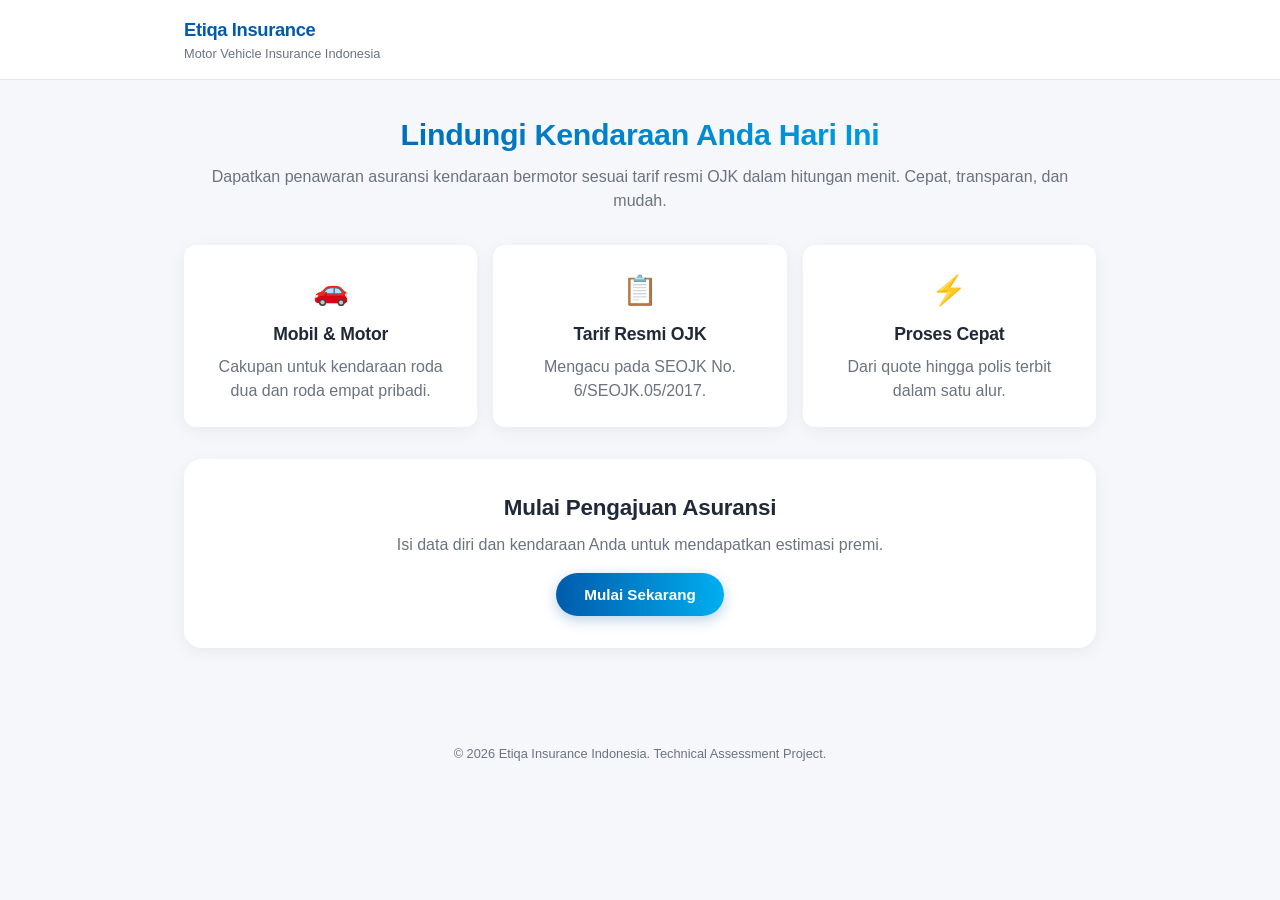
==== frontend/index.html @ 5cf32be0 "Initial commit - Etiqa Motor Insurance project" ====
<!DOCTYPE html>
<html lang="id">
<head>
  <meta charset="UTF-8" />
  <meta name="viewport" content="width=device-width, initial-scale=1.0" />
  <title>Etiqa Motor Vehicle Insurance | Mulai Pengajuan</title>
  <link rel="stylesheet" href="css/style.css" />
</head>
<body>

  <!-- ============================================================
       HEADER
       ============================================================ -->
  <header class="app-header">
    <div class="app-header__inner">
      <div>
        <div class="app-header__logo">Etiqa Insurance</div>
        <div class="app-header__tagline">Motor Vehicle Insurance Indonesia</div>
      </div>
    </div>
  </header>

  <main class="page-container page-container--wide">

    <!-- ==========================================================
         LANDING SECTION
         ========================================================== -->
    <section id="landing-section">
      <div class="page-hero">
        <h1>Lindungi Kendaraan Anda Hari Ini</h1>
        <p>
          Dapatkan penawaran asuransi kendaraan bermotor sesuai tarif resmi
          OJK dalam hitungan menit. Cepat, transparan, dan mudah.
        </p>
      </div>

      <div class="feature-grid">
        <div class="feature-card">
          <div class="feature-card__icon">🚗</div>
          <h3>Mobil &amp; Motor</h3>
          <p class="mb-0">Cakupan untuk kendaraan roda dua dan roda empat pribadi.</p>
        </div>
        <div class="feature-card">
          <div class="feature-card__icon">📋</div>
          <h3>Tarif Resmi OJK</h3>
          <p class="mb-0">Mengacu pada SEOJK No. 6/SEOJK.05/2017.</p>
        </div>
        <div class="feature-card">
          <div class="feature-card__icon">⚡</div>
          <h3>Proses Cepat</h3>
          <p class="mb-0">Dari quote hingga polis terbit dalam satu alur.</p>
        </div>
      </div>

      <div class="card text-center">
        <h2>Mulai Pengajuan Asuransi</h2>
        <p>Isi data diri dan kendaraan Anda untuk mendapatkan estimasi premi.</p>
        <button id="btn-start" class="btn btn-primary">Mulai Sekarang</button>
      </div>
    </section>

    <!-- ==========================================================
         FORM SECTION (Customer Info -> Vehicle Info -> Coverage)
         ========================================================== -->
    <section id="form-section" class="hidden">

      <!-- Progress Stepper -->
      <div class="stepper">
        <div class="stepper__step stepper__step--active" data-step="1">
          <div class="stepper__circle">1</div>
          <div class="stepper__label">Data Diri</div>
        </div>
        <div class="stepper__step" data-step="2">
          <div class="stepper__circle">2</div>
          <div class="stepper__label">Kendaraan</div>
        </div>
        <div class="stepper__step" data-step="3">
          <div class="stepper__circle">3</div>
          <div class="stepper__label">Coverage</div>
        </div>
        <div class="stepper__step" data-step="4">
          <div class="stepper__circle">4</div>
          <div class="stepper__label">Quote</div>
        </div>
        <div class="stepper__step" data-step="5">
          <div class="stepper__circle">5</div>
          <div class="stepper__label">Underwriting</div>
        </div>
        <div class="stepper__step" data-step="6">
          <div class="stepper__circle">6</div>
          <div class="stepper__label">Polis</div>
        </div>
      </div>

      <div id="form-alert-container"></div>

      <!-- ---------------- STEP 1: CUSTOMER INFO ---------------- -->
      <div class="card" id="step-customer">
        <div class="card__header">
          <h2 class="mb-0">Data Diri</h2>
        </div>

        <div class="form-group">
          <label for="customer-name">Nama Lengkap <span class="required">*</span></label>
          <input type="text" id="customer-name" placeholder="Contoh: Andi Wijaya" />
          <div class="field-error" id="error-customer-name">Nama wajib diisi (minimal 2 karakter).</div>
        </div>

        <div class="form-group">
          <label for="customer-email">Email <span class="required">*</span></label>
          <input type="email" id="customer-email" placeholder="contoh@email.com" />
          <div class="field-error" id="error-customer-email">Format email tidak valid.</div>
        </div>

        <div class="form-group">
          <label for="customer-phone">Nomor Telepon <span class="required">*</span></label>
          <input type="tel" id="customer-phone" placeholder="08123456789" />
          <div class="field-error" id="error-customer-phone">Nomor telepon minimal 8 digit angka.</div>
        </div>

        <div class="btn-row">
          <div></div>
          <button class="btn btn-primary" id="btn-to-vehicle">Lanjut ke Data Kendaraan</button>
        </div>
      </div>

      <!-- ---------------- STEP 2: VEHICLE INFO ---------------- -->
      <div class="card hidden" id="step-vehicle">
        <div class="card__header">
          <h2 class="mb-0">Data Kendaraan</h2>
        </div>

        <div class="form-group">
          <label>Tipe Kendaraan <span class="required">*</span></label>
          <div class="option-grid">
            <div class="option-card" data-value="car" id="option-vehicle-car">
              <div class="option-card__title">🚗 Mobil</div>
              <p class="option-card__desc">Kendaraan roda empat pribadi</p>
            </div>
            <div class="option-card" data-value="motorcycle" id="option-vehicle-motorcycle">
              <div class="option-card__title">🏍️ Motor</div>
              <p class="option-card__desc">Kendaraan roda dua pribadi</p>
            </div>
          </div>
          <div class="field-error" id="error-vehicle-type">Pilih tipe kendaraan terlebih dahulu.</div>
        </div>

        <div class="form-row">
          <div class="form-group">
            <label for="vehicle-brand">Merek <span class="required">*</span></label>
            <input type="text" id="vehicle-brand" placeholder="Contoh: Toyota" />
            <div class="field-error" id="error-vehicle-brand">Merek kendaraan wajib diisi.</div>
          </div>
          <div class="form-group">
            <label for="vehicle-model">Model <span class="required">*</span></label>
            <input type="text" id="vehicle-model" placeholder="Contoh: Avanza" />
            <div class="field-error" id="error-vehicle-model">Model kendaraan wajib diisi.</div>
          </div>
        </div>

        <div class="form-row">
          <div class="form-group">
            <label for="vehicle-year">Tahun Kendaraan <span class="required">*</span></label>
            <input type="number" id="vehicle-year" placeholder="Contoh: 2022" />
            <div class="field-error" id="error-vehicle-year">Tahun kendaraan tidak valid.</div>
          </div>
          <div class="form-group">
            <label for="vehicle-value">Nilai Pasar Kendaraan (Rp) <span class="required">*</span></label>
            <input type="number" id="vehicle-value" placeholder="Contoh: 250000000" />
            <div class="field-error" id="error-vehicle-value">Nilai pasar harus lebih dari 0.</div>
          </div>
        </div>

        <div class="form-group">
          <label for="vehicle-region">Region <span class="required">*</span></label>
          <select id="vehicle-region">
            <option value="">-- Pilih Region --</option>
            <option value="Region I">Region I</option>
            <option value="Region II">Region II</option>
            <option value="Region III">Region III</option>
          </select>
          <div class="field-hint">
            Region mengacu pada wilayah risiko OJK. Region I umumnya mencakup DKI Jakarta,
            Banten, dan Jawa Barat; Region II Sumatera (di luar Aceh, Sumut, Sumbar, Riau);
            Region III sisanya di Indonesia.
          </div>
          <div class="field-error" id="error-vehicle-region">Region wajib dipilih.</div>
        </div>

        <div class="btn-row">
          <button class="btn btn-secondary" id="btn-back-to-customer">Kembali</button>
          <button class="btn btn-primary" id="btn-to-coverage">Lanjut ke Coverage</button>
        </div>
      </div>

      <!-- ---------------- STEP 3: COVERAGE ---------------- -->
      <div class="card hidden" id="step-coverage">
        <div class="card__header">
          <h2 class="mb-0">Pilih Jenis Coverage</h2>
        </div>

        <div class="option-grid">
          <div class="option-card" data-value="Comprehensive" id="option-coverage-comprehensive">
            <div class="option-card__title">Comprehensive</div>
            <p class="option-card__desc">
              Menanggung kerugian akibat kecelakaan (sebagian maupun total)
              serta risiko kehilangan kendaraan.
            </p>
          </div>
          <div class="option-card" data-value="TLO" id="option-coverage-tlo">
            <div class="option-card__title">TLO (Total Loss Only)</div>
            <p class="option-card__desc">
              Menanggung kerugian hanya jika kerusakan mencapai ≥75% nilai
              kendaraan atau kendaraan hilang.
            </p>
          </div>
        </div>
        <div class="field-error" id="error-coverage-type">Pilih jenis coverage terlebih dahulu.</div>

        <div class="btn-row">
          <button class="btn btn-secondary" id="btn-back-to-vehicle">Kembali</button>
          <button class="btn btn-primary" id="btn-calculate-premium">
            <span id="btn-calculate-text">Hitung Premi</span>
          </button>
        </div>
      </div>

    </section>
  </main>

  <footer class="app-footer">
    &copy; 2026 Etiqa Insurance Indonesia. Technical Assessment Project.
  </footer>

  <script src="js/api.js"></script>
  <script src="js/index.js"></script>
</body>
</html>
---- frontend/css/style.css ----
/* ============================================================
   Etiqa Motor Vehicle Insurance - Global Stylesheet
   ============================================================
   Struktur file ini:
   1. CSS Variables (design tokens)
   2. Reset & Base
   3. Layout & Container
   4. Typography
   5. Progress Stepper
   6. Cards
   7. Forms & Inputs
   8. Buttons
   9. Quote Summary / Policy Detail components
   10. Underwriting question components
   11. Alerts / Error messages
   12. Utility classes
   13. Responsive (media queries)
   ============================================================ */

/* ------------------------------------------------------------
   1. CSS VARIABLES (Design Tokens)
   ------------------------------------------------------------ */
:root {
  /* Brand colors */
  --color-primary: #005BAC;
  --color-primary-dark: #004488;
  --color-secondary: #00AEEF;
  --color-background: #F5F7FA;

  /* Neutrals */
  --color-white: #FFFFFF;
  --color-text: #1F2937;
  --color-text-muted: #6B7280;
  --color-border: #E2E8F0;

  /* Status colors */
  --color-success: #16A34A;
  --color-success-bg: #ECFDF5;
  --color-warning: #D97706;
  --color-warning-bg: #FFFBEB;
  --color-danger: #DC2626;
  --color-danger-bg: #FEF2F2;

  /* Shadows */
  --shadow-soft: 0 4px 16px rgba(15, 23, 42, 0.06);
  --shadow-medium: 0 8px 24px rgba(15, 23, 42, 0.10);

  /* Radius */
  --radius-md: 12px;
  --radius-lg: 18px;
  --radius-pill: 999px;

  /* Spacing scale */
  --space-xs: 4px;
  --space-sm: 8px;
  --space-md: 16px;
  --space-lg: 24px;
  --space-xl: 32px;
  --space-2xl: 48px;

  /* Typography */
  --font-base: 'Segoe UI', 'Inter', -apple-system, BlinkMacSystemFont, Roboto, Arial, sans-serif;
}

/* ------------------------------------------------------------
   2. RESET & BASE
   ------------------------------------------------------------ */
*, *::before, *::after {
  box-sizing: border-box;
}

html, body {
  margin: 0;
  padding: 0;
}

body {
  font-family: var(--font-base);
  background-color: var(--color-background);
  color: var(--color-text);
  line-height: 1.5;
  -webkit-font-smoothing: antialiased;
}

a {
  color: var(--color-primary);
  text-decoration: none;
}

img {
  max-width: 100%;
  display: block;
}

button {
  font-family: inherit;
}

/* ------------------------------------------------------------
   3. LAYOUT & CONTAINER
   ------------------------------------------------------------ */
.app-header {
  background-color: var(--color-white);
  border-bottom: 1px solid var(--color-border);
  padding: var(--space-md) 0;
  position: sticky;
  top: 0;
  z-index: 100;
}

.app-header__inner {
  max-width: 960px;
  margin: 0 auto;
  padding: 0 var(--space-lg);
  display: flex;
  align-items: center;
  gap: var(--space-sm);
}

.app-header__logo {
  font-weight: 700;
  font-size: 1.15rem;
  color: var(--color-primary);
  letter-spacing: -0.02em;
}

.app-header__tagline {
  font-size: 0.8rem;
  color: var(--color-text-muted);
}

.page-container {
  max-width: 720px;
  margin: 0 auto;
  padding: var(--space-xl) var(--space-lg) var(--space-2xl);
}

.page-container--wide {
  max-width: 960px;
}

footer.app-footer {
  text-align: center;
  padding: var(--space-lg);
  color: var(--color-text-muted);
  font-size: 0.8rem;
}

/* ------------------------------------------------------------
   4. TYPOGRAPHY
   ------------------------------------------------------------ */
h1, h2, h3, h4 {
  margin: 0 0 var(--space-sm);
  color: var(--color-text);
  font-weight: 700;
  letter-spacing: -0.01em;
}

h1 { font-size: 1.9rem; }
h2 { font-size: 1.4rem; }
h3 { font-size: 1.1rem; }

p {
  margin: 0 0 var(--space-md);
  color: var(--color-text-muted);
}

.text-center { text-align: center; }

.page-hero {
  text-align: center;
  margin-bottom: var(--space-xl);
}

.page-hero h1 {
  background: linear-gradient(90deg, var(--color-primary), var(--color-secondary));
  -webkit-background-clip: text;
  background-clip: text;
  color: transparent;
}

/* ------------------------------------------------------------
   5. PROGRESS STEPPER
   ------------------------------------------------------------ */
.stepper {
  display: flex;
  align-items: flex-start;
  justify-content: space-between;
  margin-bottom: var(--space-xl);
  gap: var(--space-xs);
}

.stepper__step {
  flex: 1;
  display: flex;
  flex-direction: column;
  align-items: center;
  text-align: center;
  position: relative;
}

.stepper__circle {
  width: 34px;
  height: 34px;
  border-radius: 50%;
  background-color: var(--color-white);
  border: 2px solid var(--color-border);
  color: var(--color-text-muted);
  display: flex;
  align-items: center;
  justify-content: center;
  font-weight: 700;
  font-size: 0.85rem;
  margin-bottom: var(--space-xs);
  transition: all 0.25s ease;
  z-index: 2;
}

.stepper__label {
  font-size: 0.72rem;
  color: var(--color-text-muted);
  max-width: 90px;
}

.stepper__step::after {
  content: '';
  position: absolute;
  top: 17px;
  left: 50%;
  width: 100%;
  height: 2px;
  background-color: var(--color-border);
  z-index: 1;
}

.stepper__step:last-child::after {
  display: none;
}

.stepper__step--active .stepper__circle {
  background-color: var(--color-primary);
  border-color: var(--color-primary);
  color: var(--color-white);
  box-shadow: 0 0 0 4px rgba(0, 91, 172, 0.15);
}

.stepper__step--active .stepper__label {
  color: var(--color-primary);
  font-weight: 600;
}

.stepper__step--done .stepper__circle {
  background-color: var(--color-secondary);
  border-color: var(--color-secondary);
  color: var(--color-white);
}

.stepper__step--done::after {
  background-color: var(--color-secondary);
}

/* ------------------------------------------------------------
   6. CARDS
   ------------------------------------------------------------ */
.card {
  background-color: var(--color-white);
  border-radius: var(--radius-lg);
  box-shadow: var(--shadow-soft);
  padding: var(--space-xl);
  margin-bottom: var(--space-lg);
}

.card--compact {
  padding: var(--space-lg);
}

.card__header {
  display: flex;
  align-items: center;
  justify-content: space-between;
  margin-bottom: var(--space-md);
  border-bottom: 1px solid var(--color-border);
  padding-bottom: var(--space-md);
}

.card__section + .card__section {
  margin-top: var(--space-lg);
  padding-top: var(--space-lg);
  border-top: 1px dashed var(--color-border);
}

/* Feature / landing cards */
.feature-grid {
  display: grid;
  grid-template-columns: repeat(3, 1fr);
  gap: var(--space-md);
  margin: var(--space-xl) 0;
}

.feature-card {
  background-color: var(--color-white);
  border-radius: var(--radius-md);
  box-shadow: var(--shadow-soft);
  padding: var(--space-lg);
  text-align: center;
  transition: transform 0.2s ease, box-shadow 0.2s ease;
}

.feature-card:hover {
  transform: translateY(-4px);
  box-shadow: var(--shadow-medium);
}

.feature-card__icon {
  font-size: 1.8rem;
  margin-bottom: var(--space-sm);
}

/* ------------------------------------------------------------
   7. FORMS & INPUTS
   ------------------------------------------------------------ */
.form-group {
  margin-bottom: var(--space-md);
}

.form-row {
  display: grid;
  grid-template-columns: 1fr 1fr;
  gap: var(--space-md);
}

label {
  display: block;
  font-size: 0.85rem;
  font-weight: 600;
  color: var(--color-text);
  margin-bottom: var(--space-xs);
}

label .required {
  color: var(--color-danger);
}

input[type="text"],
input[type="email"],
input[type="tel"],
input[type="number"],
select {
  width: 100%;
  padding: 11px 14px;
  border: 1.5px solid var(--color-border);
  border-radius: var(--radius-md);
  font-size: 0.95rem;
  color: var(--color-text);
  background-color: var(--color-white);
  transition: border-color 0.2s ease, box-shadow 0.2s ease;
}

input:focus,
select:focus {
  outline: none;
  border-color: var(--color-secondary);
  box-shadow: 0 0 0 3px rgba(0, 174, 239, 0.15);
}

input.input-error,
select.input-error {
  border-color: var(--color-danger);
}

.field-error {
  color: var(--color-danger);
  font-size: 0.78rem;
  margin-top: var(--space-xs);
  display: none;
}

.field-error.visible {
  display: block;
}

.field-hint {
  font-size: 0.78rem;
  color: var(--color-text-muted);
  margin-top: var(--space-xs);
}

/* Coverage / radio-card selector */
.option-grid {
  display: grid;
  grid-template-columns: 1fr 1fr;
  gap: var(--space-md);
}

.option-card {
  border: 1.5px solid var(--color-border);
  border-radius: var(--radius-md);
  padding: var(--space-md);
  cursor: pointer;
  transition: all 0.2s ease;
  background-color: var(--color-white);
}

.option-card:hover {
  border-color: var(--color-secondary);
}

.option-card.selected {
  border-color: var(--color-primary);
  background-color: rgba(0, 91, 172, 0.05);
  box-shadow: 0 0 0 3px rgba(0, 91, 172, 0.1);
}

.option-card__title {
  font-weight: 700;
  color: var(--color-text);
  margin-bottom: var(--space-xs);
}

.option-card__desc {
  font-size: 0.82rem;
  color: var(--color-text-muted);
  margin: 0;
}

/* ------------------------------------------------------------
   8. BUTTONS
   ------------------------------------------------------------ */
.btn {
  display: inline-flex;
  align-items: center;
  justify-content: center;
  gap: var(--space-sm);
  padding: 13px 28px;
  border-radius: var(--radius-pill);
  font-size: 0.95rem;
  font-weight: 600;
  border: none;
  cursor: pointer;
  transition: all 0.2s ease;
  text-decoration: none;
}

.btn-primary {
  background: linear-gradient(90deg, var(--color-primary), var(--color-secondary));
  color: var(--color-white);
  box-shadow: 0 4px 14px rgba(0, 91, 172, 0.28);
}

.btn-primary:hover {
  transform: translateY(-1px);
  box-shadow: 0 6px 18px rgba(0, 91, 172, 0.35);
}

.btn-primary:disabled {
  opacity: 0.55;
  cursor: not-allowed;
  transform: none;
  box-shadow: none;
}

.btn-secondary {
  background-color: var(--color-white);
  color: var(--color-primary);
  border: 1.5px solid var(--color-primary);
}

.btn-secondary:hover {
  background-color: rgba(0, 91, 172, 0.06);
}

.btn-block {
  width: 100%;
}

.btn-row {
  display: flex;
  justify-content: space-between;
  gap: var(--space-md);
  margin-top: var(--space-lg);
}

.btn-row .btn { flex: 1; }

/* ------------------------------------------------------------
   9. QUOTE SUMMARY / POLICY DETAIL COMPONENTS
   ------------------------------------------------------------ */
.summary-list {
  list-style: none;
  margin: 0;
  padding: 0;
}

.summary-list li {
  display: flex;
  justify-content: space-between;
  padding: var(--space-sm) 0;
  border-bottom: 1px solid var(--color-border);
  font-size: 0.92rem;
}

.summary-list li:last-child {
  border-bottom: none;
}

.summary-list .label {
  color: var(--color-text-muted);
}

.summary-list .value {
  font-weight: 600;
  color: var(--color-text);
  text-align: right;
}

.premium-highlight {
  background: linear-gradient(135deg, rgba(0, 91, 172, 0.08), rgba(0, 174, 239, 0.08));
  border-radius: var(--radius-md);
  padding: var(--space-lg);
  text-align: center;
  margin: var(--space-lg) 0;
}

.premium-highlight__label {
  font-size: 0.85rem;
  color: var(--color-text-muted);
  margin-bottom: var(--space-xs);
}

.premium-highlight__value {
  font-size: 2rem;
  font-weight: 800;
  color: var(--color-primary);
}

.policy-number-badge {
  display: inline-block;
  background-color: var(--color-primary);
  color: var(--color-white);
  padding: var(--space-sm) var(--space-md);
  border-radius: var(--radius-pill);
  font-weight: 700;
  letter-spacing: 0.05em;
  font-size: 1rem;
}

/* ------------------------------------------------------------
   10. UNDERWRITING QUESTION COMPONENTS
   ------------------------------------------------------------ */
.question-block {
  margin-bottom: var(--space-lg);
}

.question-block__text {
  font-weight: 600;
  color: var(--color-text);
  margin-bottom: var(--space-sm);
}

.yes-no-toggle {
  display: flex;
  gap: var(--space-md);
}

.yes-no-toggle .toggle-btn {
  flex: 1;
  padding: 12px;
  border: 1.5px solid var(--color-border);
  border-radius: var(--radius-md);
  background-color: var(--color-white);
  text-align: center;
  font-weight: 600;
  cursor: pointer;
  color: var(--color-text-muted);
  transition: all 0.2s ease;
}

.yes-no-toggle .toggle-btn.selected-yes {
  border-color: var(--color-danger);
  background-color: var(--color-danger-bg);
  color: var(--color-danger);
}

.yes-no-toggle .toggle-btn.selected-no {
  border-color: var(--color-success);
  background-color: var(--color-success-bg);
  color: var(--color-success);
}

/* ------------------------------------------------------------
   11. ALERTS / STATUS MESSAGES
   ------------------------------------------------------------ */
.alert {
  border-radius: var(--radius-md);
  padding: var(--space-md);
  font-size: 0.9rem;
  margin-bottom: var(--space-md);
}

.alert-success {
  background-color: var(--color-success-bg);
  color: var(--color-success);
  border: 1px solid rgba(22, 163, 74, 0.25);
}

.alert-warning {
  background-color: var(--color-warning-bg);
  color: var(--color-warning);
  border: 1px solid rgba(217, 119, 6, 0.25);
}

.alert-danger {
  background-color: var(--color-danger-bg);
  color: var(--color-danger);
  border: 1px solid rgba(220, 38, 38, 0.25);
}

.status-badge {
  display: inline-flex;
  align-items: center;
  gap: 6px;
  padding: 6px 14px;
  border-radius: var(--radius-pill);
  font-size: 0.8rem;
  font-weight: 700;
}

.status-badge--accepted {
  background-color: var(--color-success-bg);
  color: var(--color-success);
}

.status-badge--review {
  background-color: var(--color-warning-bg);
  color: var(--color-warning);
}

.loading-spinner {
  display: inline-block;
  width: 18px;
  height: 18px;
  border: 2.5px solid rgba(255, 255, 255, 0.4);
  border-top-color: var(--color-white);
  border-radius: 50%;
  animation: spin 0.7s linear infinite;
}

@keyframes spin {
  to { transform: rotate(360deg); }
}

/* ------------------------------------------------------------
   12. UTILITY CLASSES
   ------------------------------------------------------------ */
.mt-sm { margin-top: var(--space-sm); }
.mt-md { margin-top: var(--space-md); }
.mt-lg { margin-top: var(--space-lg); }
.mb-0 { margin-bottom: 0; }
.hidden { display: none !important; }
.text-muted { color: var(--color-text-muted); }
.text-danger { color: var(--color-danger); }

/* Print styles for policy page */
@media print {
  .app-header, .app-footer, .btn-row, .no-print {
    display: none !important;
  }
  body { background: var(--color-white); }
  .card { box-shadow: none; border: 1px solid var(--color-border); }
}

/* ------------------------------------------------------------
   13. RESPONSIVE
   ------------------------------------------------------------ */
@media (max-width: 640px) {
  .page-container {
    padding: var(--space-lg) var(--space-md) var(--space-xl);
  }

  .feature-grid {
    grid-template-columns: 1fr;
  }

  .form-row,
  .option-grid {
    grid-template-columns: 1fr;
  }

  .stepper__label {
    display: none;
  }

  h1 { font-size: 1.5rem; }

  .premium-highlight__value {
    font-size: 1.6rem;
  }

  .btn-row {
    flex-direction: column;
  }
}
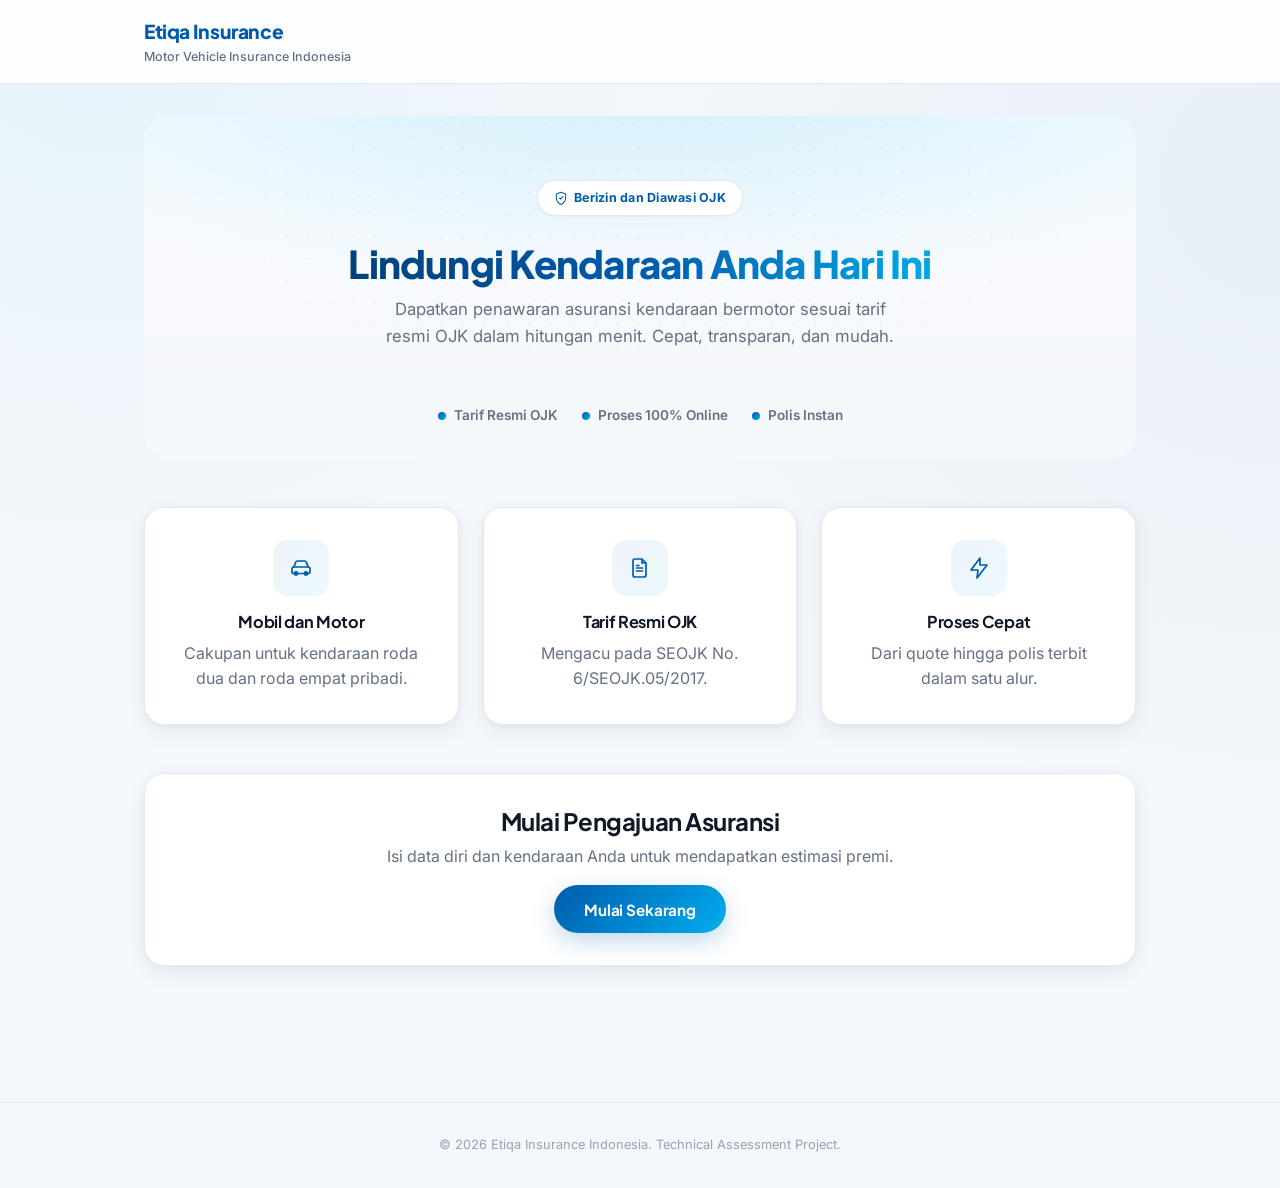
==== commit 4351aad0: "Complete UI redesign and Railway deployment improvements" ====
--- a/frontend/index.html
+++ b/frontend/index.html
@@ -27,26 +27,55 @@
          ========================================================== -->
     <section id="landing-section">
       <div class="page-hero">
+        <span class="eyebrow">
+          <svg width="14" height="14" viewBox="0 0 24 24" fill="none" xmlns="http://www.w3.org/2000/svg">
+            <path d="M12 2L4 5V11C4 16.55 7.84 21.74 12 23C16.16 21.74 20 16.55 20 11V5L12 2Z" stroke="currentColor" stroke-width="1.8" stroke-linejoin="round"/>
+            <path d="M9 12L11 14L15.5 9.5" stroke="currentColor" stroke-width="1.8" stroke-linecap="round" stroke-linejoin="round"/>
+          </svg>
+          Berizin dan Diawasi OJK
+        </span>
         <h1>Lindungi Kendaraan Anda Hari Ini</h1>
         <p>
           Dapatkan penawaran asuransi kendaraan bermotor sesuai tarif resmi
           OJK dalam hitungan menit. Cepat, transparan, dan mudah.
         </p>
+        <div class="trust-row">
+          <div class="trust-item"><span class="dot"></span> Tarif Resmi OJK</div>
+          <div class="trust-item"><span class="dot"></span> Proses 100% Online</div>
+          <div class="trust-item"><span class="dot"></span> Polis Instan</div>
+        </div>
       </div>
 
       <div class="feature-grid">
         <div class="feature-card">
-          <div class="feature-card__icon">🚗</div>
-          <h3>Mobil &amp; Motor</h3>
+          <div class="feature-card__icon">
+            <svg width="24" height="24" viewBox="0 0 24 24" fill="none" xmlns="http://www.w3.org/2000/svg">
+              <path d="M5 11L6.5 6.5C6.77 5.68 7.54 5 8.5 5H15.5C16.46 5 17.23 5.68 17.5 6.5L19 11" stroke="var(--color-primary)" stroke-width="1.7" stroke-linecap="round" stroke-linejoin="round"/>
+              <rect x="3" y="11" width="18" height="6.5" rx="1.6" stroke="var(--color-primary)" stroke-width="1.7"/>
+              <circle cx="7" cy="17.5" r="1.6" stroke="var(--color-primary)" stroke-width="1.7"/>
+              <circle cx="17" cy="17.5" r="1.6" stroke="var(--color-primary)" stroke-width="1.7"/>
+            </svg>
+          </div>
+          <h3>Mobil dan Motor</h3>
           <p class="mb-0">Cakupan untuk kendaraan roda dua dan roda empat pribadi.</p>
         </div>
         <div class="feature-card">
-          <div class="feature-card__icon">📋</div>
+          <div class="feature-card__icon">
+            <svg width="24" height="24" viewBox="0 0 24 24" fill="none" xmlns="http://www.w3.org/2000/svg">
+              <path d="M7 3H14L18 7V19C18 20.1 17.1 21 16 21H7C5.9 21 5 20.1 5 19V5C5 3.9 5.9 3 7 3Z" stroke="var(--color-primary)" stroke-width="1.7" stroke-linejoin="round"/>
+              <path d="M14 3V7H18" stroke="var(--color-primary)" stroke-width="1.7" stroke-linejoin="round"/>
+              <path d="M8.5 12H14.5M8.5 15H14.5M8.5 9.5H11" stroke="var(--color-primary)" stroke-width="1.7" stroke-linecap="round"/>
+            </svg>
+          </div>
           <h3>Tarif Resmi OJK</h3>
           <p class="mb-0">Mengacu pada SEOJK No. 6/SEOJK.05/2017.</p>
         </div>
         <div class="feature-card">
-          <div class="feature-card__icon">⚡</div>
+          <div class="feature-card__icon">
+            <svg width="24" height="24" viewBox="0 0 24 24" fill="none" xmlns="http://www.w3.org/2000/svg">
+              <path d="M13 2L4 14H11L10 22L20 9H13L13 2Z" stroke="var(--color-primary)" stroke-width="1.7" stroke-linejoin="round"/>
+            </svg>
+          </div>
           <h3>Proses Cepat</h3>
           <p class="mb-0">Dari quote hingga polis terbit dalam satu alur.</p>
         </div>
@@ -134,11 +163,11 @@
           <label>Tipe Kendaraan <span class="required">*</span></label>
           <div class="option-grid">
             <div class="option-card" data-value="car" id="option-vehicle-car">
-              <div class="option-card__title">🚗 Mobil</div>
+              <div class="option-card__title">Mobil</div>
               <p class="option-card__desc">Kendaraan roda empat pribadi</p>
             </div>
             <div class="option-card" data-value="motorcycle" id="option-vehicle-motorcycle">
-              <div class="option-card__title">🏍️ Motor</div>
+              <div class="option-card__title">Motor</div>
               <p class="option-card__desc">Kendaraan roda dua pribadi</p>
             </div>
           </div>
--- a/frontend/css/style.css
+++ b/frontend/css/style.css
@@ -1,69 +1,103 @@
 /* ============================================================
    Etiqa Motor Vehicle Insurance - Global Stylesheet
    ============================================================
+   PREMIUM REDESIGN 2025
    Struktur file ini:
-   1. CSS Variables (design tokens)
-   2. Reset & Base
-   3. Layout & Container
-   4. Typography
-   5. Progress Stepper
-   6. Cards
-   7. Forms & Inputs
-   8. Buttons
-   9. Quote Summary / Policy Detail components
-   10. Underwriting question components
-   11. Alerts / Error messages
-   12. Utility classes
-   13. Responsive (media queries)
+   1. Font Import
+   2. CSS Variables (design tokens)
+   3. Reset & Base
+   4. Layout & Container
+   5. Typography
+   6. Progress Stepper
+   7. Cards
+   8. Forms & Inputs
+   9. Buttons
+   10. Quote Summary / Policy Detail components
+   11. Underwriting question components
+   12. Alerts / Error messages
+   13. Utility classes
+   14. Animations
+   15. Responsive (media queries)
+   ============================================================
+   NOTE: Semua class dan id yang direferensikan oleh JavaScript
+   (hidden, selected, field-error, visible, input-error,
+   stepper__step--active, stepper__step--done, loading-spinner,
+   dst) dipertahankan 1:1. Hanya tampilan visual yang diubah.
    ============================================================ */
 
 /* ------------------------------------------------------------
-   1. CSS VARIABLES (Design Tokens)
+   1. FONT IMPORT
+   ------------------------------------------------------------ */
+@import url('https://fonts.googleapis.com/css2?family=Plus+Jakarta+Sans:wght@400;500;600;700;800&family=Inter:wght@400;500;600;700&display=swap');
+
+/* ------------------------------------------------------------
+   2. CSS VARIABLES (Design Tokens)
    ------------------------------------------------------------ */
 :root {
   /* Brand colors */
   --color-primary: #005BAC;
-  --color-primary-dark: #004488;
+  --color-primary-dark: #003E75;
+  --color-primary-light: #2B7FC7;
   --color-secondary: #00AEEF;
-  --color-background: #F5F7FA;
+  --color-secondary-light: #5FCBF5;
+  --color-background: #F4F7FB;
 
   /* Neutrals */
   --color-white: #FFFFFF;
-  --color-text: #1F2937;
-  --color-text-muted: #6B7280;
-  --color-border: #E2E8F0;
+  --color-text: #101828;
+  --color-text-muted: #667085;
+  --color-text-faint: #98A2B3;
+  --color-border: #E4E9F1;
+  --color-border-strong: #D0D9E6;
 
   /* Status colors */
-  --color-success: #16A34A;
-  --color-success-bg: #ECFDF5;
-  --color-warning: #D97706;
-  --color-warning-bg: #FFFBEB;
-  --color-danger: #DC2626;
-  --color-danger-bg: #FEF2F2;
+  --color-success: #12875A;
+  --color-success-bg: #E9FAF2;
+  --color-warning: #B25E09;
+  --color-warning-bg: #FFF6E9;
+  --color-danger: #C0293A;
+  --color-danger-bg: #FDEDEF;
 
   /* Shadows */
-  --shadow-soft: 0 4px 16px rgba(15, 23, 42, 0.06);
-  --shadow-medium: 0 8px 24px rgba(15, 23, 42, 0.10);
+  --shadow-xs: 0 1px 2px rgba(16, 24, 40, 0.04);
+  --shadow-soft: 0 2px 8px rgba(16, 24, 40, 0.04), 0 8px 24px rgba(16, 24, 40, 0.05);
+  --shadow-medium: 0 4px 12px rgba(16, 24, 40, 0.05), 0 16px 40px rgba(16, 24, 40, 0.09);
+  --shadow-glow-primary: 0 8px 24px rgba(0, 91, 172, 0.24);
+  --shadow-glow-secondary: 0 8px 24px rgba(0, 174, 239, 0.20);
 
   /* Radius */
-  --radius-md: 12px;
-  --radius-lg: 18px;
+  --radius-sm: 10px;
+  --radius-md: 14px;
+  --radius-lg: 20px;
+  --radius-xl: 24px;
   --radius-pill: 999px;
 
   /* Spacing scale */
+  --space-3xs: 2px;
   --space-xs: 4px;
   --space-sm: 8px;
   --space-md: 16px;
   --space-lg: 24px;
   --space-xl: 32px;
   --space-2xl: 48px;
+  --space-3xl: 64px;
 
   /* Typography */
-  --font-base: 'Segoe UI', 'Inter', -apple-system, BlinkMacSystemFont, Roboto, Arial, sans-serif;
-}
-
-/* ------------------------------------------------------------
-   2. RESET & BASE
+  --font-base: 'Inter', -apple-system, BlinkMacSystemFont, 'Segoe UI', Roboto, Arial, sans-serif;
+  --font-display: 'Plus Jakarta Sans', 'Inter', -apple-system, BlinkMacSystemFont, sans-serif;
+
+  /* Gradients */
+  --gradient-brand: linear-gradient(135deg, var(--color-primary) 0%, var(--color-secondary) 100%);
+  --gradient-brand-soft: linear-gradient(135deg, rgba(0, 91, 172, 0.07) 0%, rgba(0, 174, 239, 0.07) 100%);
+  --gradient-hero: radial-gradient(ellipse 80% 60% at 50% -10%, rgba(0, 174, 239, 0.16), transparent), linear-gradient(180deg, #FBFDFF 0%, #F4F7FB 100%);
+
+  /* Motion */
+  --ease-standard: cubic-bezier(0.4, 0, 0.2, 1);
+  --ease-out-back: cubic-bezier(0.34, 1.56, 0.64, 1);
+}
+
+/* ------------------------------------------------------------
+   3. RESET & BASE
    ------------------------------------------------------------ */
 *, *::before, *::after {
   box-sizing: border-box;
@@ -74,12 +108,21 @@
   padding: 0;
 }
 
+html {
+  scroll-behavior: smooth;
+}
+
 body {
   font-family: var(--font-base);
   background-color: var(--color-background);
+  background-image:
+    radial-gradient(circle at 8% 0%, rgba(0, 174, 239, 0.06), transparent 40%),
+    radial-gradient(circle at 100% 20%, rgba(0, 91, 172, 0.05), transparent 45%);
+  background-attachment: fixed;
   color: var(--color-text);
-  line-height: 1.5;
+  line-height: 1.6;
   -webkit-font-smoothing: antialiased;
+  -moz-osx-font-smoothing: grayscale;
 }
 
 a {
@@ -96,11 +139,29 @@
   font-family: inherit;
 }
 
-/* ------------------------------------------------------------
-   3. LAYOUT & CONTAINER
+/* Focus visibility for accessibility */
+a:focus-visible,
+button:focus-visible,
+input:focus-visible,
+select:focus-visible,
+[tabindex]:focus-visible {
+  outline: 2.5px solid var(--color-secondary);
+  outline-offset: 2px;
+  border-radius: var(--radius-sm);
+}
+
+::selection {
+  background-color: rgba(0, 174, 239, 0.25);
+  color: var(--color-text);
+}
+
+/* ------------------------------------------------------------
+   4. LAYOUT & CONTAINER
    ------------------------------------------------------------ */
 .app-header {
-  background-color: var(--color-white);
+  background-color: rgba(255, 255, 255, 0.85);
+  backdrop-filter: blur(12px);
+  -webkit-backdrop-filter: blur(12px);
   border-bottom: 1px solid var(--color-border);
   padding: var(--space-md) 0;
   position: sticky;
@@ -109,7 +170,7 @@
 }
 
 .app-header__inner {
-  max-width: 960px;
+  max-width: 1040px;
   margin: 0 auto;
   padding: 0 var(--space-lg);
   display: flex;
@@ -118,47 +179,53 @@
 }
 
 .app-header__logo {
-  font-weight: 700;
-  font-size: 1.15rem;
+  font-family: var(--font-display);
+  font-weight: 800;
+  font-size: 1.2rem;
   color: var(--color-primary);
   letter-spacing: -0.02em;
 }
 
 .app-header__tagline {
-  font-size: 0.8rem;
+  font-size: 0.78rem;
   color: var(--color-text-muted);
+  font-weight: 500;
 }
 
 .page-container {
-  max-width: 720px;
+  max-width: 760px;
   margin: 0 auto;
-  padding: var(--space-xl) var(--space-lg) var(--space-2xl);
+  padding: var(--space-xl) var(--space-lg) var(--space-3xl);
 }
 
 .page-container--wide {
-  max-width: 960px;
+  max-width: 1040px;
 }
 
 footer.app-footer {
   text-align: center;
-  padding: var(--space-lg);
-  color: var(--color-text-muted);
+  padding: var(--space-xl) var(--space-lg);
+  color: var(--color-text-faint);
   font-size: 0.8rem;
-}
-
-/* ------------------------------------------------------------
-   4. TYPOGRAPHY
+  border-top: 1px solid var(--color-border);
+  margin-top: var(--space-2xl);
+}
+
+/* ------------------------------------------------------------
+   5. TYPOGRAPHY
    ------------------------------------------------------------ */
 h1, h2, h3, h4 {
   margin: 0 0 var(--space-sm);
   color: var(--color-text);
-  font-weight: 700;
-  letter-spacing: -0.01em;
-}
-
-h1 { font-size: 1.9rem; }
-h2 { font-size: 1.4rem; }
-h3 { font-size: 1.1rem; }
+  font-family: var(--font-display);
+  font-weight: 700;
+  letter-spacing: -0.02em;
+  line-height: 1.25;
+}
+
+h1 { font-size: 2.4rem; font-weight: 800; }
+h2 { font-size: 1.5rem; }
+h3 { font-size: 1.15rem; }
 
 p {
   margin: 0 0 var(--space-md);
@@ -169,25 +236,104 @@
 
 .page-hero {
   text-align: center;
-  margin-bottom: var(--space-xl);
+  margin-bottom: var(--space-2xl);
+  padding: var(--space-3xl) var(--space-lg) var(--space-xl);
+  background: var(--gradient-hero);
+  border-radius: var(--radius-xl);
+  position: relative;
+  overflow: hidden;
+  animation: fadeInUp 0.7s var(--ease-standard);
+}
+
+.page-hero::before {
+  content: '';
+  position: absolute;
+  inset: 0;
+  background-image: radial-gradient(circle, rgba(0, 91, 172, 0.08) 1px, transparent 1px);
+  background-size: 22px 22px;
+  mask-image: radial-gradient(ellipse 70% 70% at 50% 30%, black 10%, transparent 80%);
+  pointer-events: none;
+}
+
+.page-hero > * {
+  position: relative;
+  z-index: 1;
+}
+
+.page-hero .eyebrow {
+  display: inline-flex;
+  align-items: center;
+  gap: 6px;
+  background-color: var(--color-white);
+  color: var(--color-primary);
+  font-weight: 700;
+  font-size: 0.78rem;
+  letter-spacing: 0.02em;
+  padding: 7px 16px;
+  border-radius: var(--radius-pill);
+  box-shadow: var(--shadow-xs);
+  border: 1px solid var(--color-border);
+  margin-bottom: var(--space-lg);
 }
 
 .page-hero h1 {
-  background: linear-gradient(90deg, var(--color-primary), var(--color-secondary));
+  background: linear-gradient(90deg, var(--color-primary-dark), var(--color-primary), var(--color-secondary));
   -webkit-background-clip: text;
   background-clip: text;
   color: transparent;
-}
-
-/* ------------------------------------------------------------
-   5. PROGRESS STEPPER
+  max-width: 640px;
+  margin-left: auto;
+  margin-right: auto;
+}
+
+.page-hero p {
+  max-width: 520px;
+  margin-left: auto;
+  margin-right: auto;
+  font-size: 1.05rem;
+}
+
+.page-hero .trust-row {
+  display: flex;
+  flex-wrap: wrap;
+  align-items: center;
+  justify-content: center;
+  gap: var(--space-lg);
+  margin-top: var(--space-xl);
+  padding-top: var(--space-lg);
+}
+
+.page-hero .trust-item {
+  display: flex;
+  align-items: center;
+  gap: 8px;
+  font-size: 0.85rem;
+  font-weight: 600;
+  color: var(--color-text-muted);
+}
+
+.page-hero .trust-item .dot {
+  width: 8px;
+  height: 8px;
+  border-radius: 50%;
+  background: var(--gradient-brand);
+  flex-shrink: 0;
+}
+
+/* ------------------------------------------------------------
+   6. PROGRESS STEPPER
    ------------------------------------------------------------ */
 .stepper {
   display: flex;
   align-items: flex-start;
   justify-content: space-between;
-  margin-bottom: var(--space-xl);
+  margin-bottom: var(--space-2xl);
   gap: var(--space-xs);
+  background-color: var(--color-white);
+  border-radius: var(--radius-lg);
+  padding: var(--space-lg) var(--space-lg) var(--space-md);
+  box-shadow: var(--shadow-soft);
+  border: 1px solid var(--color-border);
 }
 
 .stepper__step {
@@ -200,37 +346,40 @@
 }
 
 .stepper__circle {
-  width: 34px;
-  height: 34px;
+  width: 36px;
+  height: 36px;
   border-radius: 50%;
   background-color: var(--color-white);
-  border: 2px solid var(--color-border);
-  color: var(--color-text-muted);
+  border: 2px solid var(--color-border-strong);
+  color: var(--color-text-faint);
   display: flex;
   align-items: center;
   justify-content: center;
   font-weight: 700;
   font-size: 0.85rem;
   margin-bottom: var(--space-xs);
-  transition: all 0.25s ease;
+  transition: all 0.3s var(--ease-standard);
   z-index: 2;
 }
 
 .stepper__label {
   font-size: 0.72rem;
-  color: var(--color-text-muted);
+  font-weight: 600;
+  color: var(--color-text-faint);
   max-width: 90px;
+  transition: color 0.3s var(--ease-standard);
 }
 
 .stepper__step::after {
   content: '';
   position: absolute;
-  top: 17px;
+  top: 18px;
   left: 50%;
   width: 100%;
   height: 2px;
   background-color: var(--color-border);
   z-index: 1;
+  transition: background-color 0.3s var(--ease-standard);
 }
 
 .stepper__step:last-child::after {
@@ -238,15 +387,16 @@
 }
 
 .stepper__step--active .stepper__circle {
-  background-color: var(--color-primary);
-  border-color: var(--color-primary);
+  background: var(--gradient-brand);
+  border-color: transparent;
   color: var(--color-white);
-  box-shadow: 0 0 0 4px rgba(0, 91, 172, 0.15);
+  box-shadow: 0 0 0 5px rgba(0, 91, 172, 0.14);
+  transform: scale(1.08);
 }
 
 .stepper__step--active .stepper__label {
   color: var(--color-primary);
-  font-weight: 600;
+  font-weight: 700;
 }
 
 .stepper__step--done .stepper__circle {
@@ -255,19 +405,29 @@
   color: var(--color-white);
 }
 
+.stepper__step--done .stepper__circle::after {
+  content: none;
+}
+
+.stepper__step--done .stepper__label {
+  color: var(--color-text-muted);
+}
+
 .stepper__step--done::after {
   background-color: var(--color-secondary);
 }
 
 /* ------------------------------------------------------------
-   6. CARDS
+   7. CARDS
    ------------------------------------------------------------ */
 .card {
   background-color: var(--color-white);
   border-radius: var(--radius-lg);
   box-shadow: var(--shadow-soft);
+  border: 1px solid var(--color-border);
   padding: var(--space-xl);
   margin-bottom: var(--space-lg);
+  animation: fadeInUp 0.5s var(--ease-standard);
 }
 
 .card--compact {
@@ -278,7 +438,7 @@
   display: flex;
   align-items: center;
   justify-content: space-between;
-  margin-bottom: var(--space-md);
+  margin-bottom: var(--space-lg);
   border-bottom: 1px solid var(--color-border);
   padding-bottom: var(--space-md);
 }
@@ -289,38 +449,68 @@
   border-top: 1px dashed var(--color-border);
 }
 
+.section-title {
+  display: flex;
+  align-items: center;
+  gap: 10px;
+  margin-bottom: var(--space-md);
+}
+
+.section-title svg {
+  flex-shrink: 0;
+}
+
+.section-title h3 {
+  font-size: 1rem;
+}
+
 /* Feature / landing cards */
 .feature-grid {
   display: grid;
   grid-template-columns: repeat(3, 1fr);
-  gap: var(--space-md);
-  margin: var(--space-xl) 0;
+  gap: var(--space-lg);
+  margin: var(--space-2xl) 0;
 }
 
 .feature-card {
   background-color: var(--color-white);
+  border-radius: var(--radius-lg);
+  box-shadow: var(--shadow-soft);
+  border: 1px solid var(--color-border);
+  padding: var(--space-xl) var(--space-lg);
+  text-align: center;
+  transition: transform 0.3s var(--ease-standard), box-shadow 0.3s var(--ease-standard), border-color 0.3s var(--ease-standard);
+}
+
+.feature-card:hover {
+  transform: translateY(-6px);
+  box-shadow: var(--shadow-medium);
+  border-color: rgba(0, 174, 239, 0.35);
+}
+
+.feature-card__icon {
+  font-size: 1.7rem;
+  margin-bottom: var(--space-md);
+  width: 56px;
+  height: 56px;
+  display: flex;
+  align-items: center;
+  justify-content: center;
   border-radius: var(--radius-md);
-  box-shadow: var(--shadow-soft);
-  padding: var(--space-lg);
-  text-align: center;
-  transition: transform 0.2s ease, box-shadow 0.2s ease;
-}
-
-.feature-card:hover {
-  transform: translateY(-4px);
-  box-shadow: var(--shadow-medium);
-}
-
-.feature-card__icon {
-  font-size: 1.8rem;
-  margin-bottom: var(--space-sm);
-}
-
-/* ------------------------------------------------------------
-   7. FORMS & INPUTS
+  background: var(--gradient-brand-soft);
+  margin-left: auto;
+  margin-right: auto;
+}
+
+.feature-card h3 {
+  font-size: 1.02rem;
+}
+
+/* ------------------------------------------------------------
+   8. FORMS & INPUTS
    ------------------------------------------------------------ */
 .form-group {
-  margin-bottom: var(--space-md);
+  margin-bottom: var(--space-lg);
 }
 
 .form-row {
@@ -332,9 +522,10 @@
 label {
   display: block;
   font-size: 0.85rem;
-  font-weight: 600;
+  font-weight: 700;
   color: var(--color-text);
-  margin-bottom: var(--space-xs);
+  margin-bottom: var(--space-sm);
+  letter-spacing: -0.01em;
 }
 
 label .required {
@@ -347,20 +538,30 @@
 input[type="number"],
 select {
   width: 100%;
-  padding: 11px 14px;
+  padding: 13px 16px;
   border: 1.5px solid var(--color-border);
   border-radius: var(--radius-md);
   font-size: 0.95rem;
+  font-family: var(--font-base);
   color: var(--color-text);
   background-color: var(--color-white);
-  transition: border-color 0.2s ease, box-shadow 0.2s ease;
+  transition: border-color 0.2s var(--ease-standard), box-shadow 0.2s var(--ease-standard);
+}
+
+input::placeholder {
+  color: var(--color-text-faint);
+}
+
+input:hover,
+select:hover {
+  border-color: var(--color-border-strong);
 }
 
 input:focus,
 select:focus {
   outline: none;
   border-color: var(--color-secondary);
-  box-shadow: 0 0 0 3px rgba(0, 174, 239, 0.15);
+  box-shadow: 0 0 0 4px rgba(0, 174, 239, 0.14);
 }
 
 input.input-error,
@@ -368,21 +569,45 @@
   border-color: var(--color-danger);
 }
 
+input.input-error:focus,
+select.input-error:focus {
+  box-shadow: 0 0 0 4px rgba(192, 41, 58, 0.12);
+}
+
+select {
+  appearance: none;
+  -webkit-appearance: none;
+  background-image: url("data:image/svg+xml,%3Csvg xmlns='http://www.w3.org/2000/svg' width='12' height='8' viewBox='0 0 12 8' fill='none'%3E%3Cpath d='M1 1.5L6 6.5L11 1.5' stroke='%23667085' stroke-width='1.6' stroke-linecap='round' stroke-linejoin='round'/%3E%3C/svg%3E");
+  background-repeat: no-repeat;
+  background-position: right 16px center;
+  padding-right: 40px;
+}
+
 .field-error {
   color: var(--color-danger);
-  font-size: 0.78rem;
-  margin-top: var(--space-xs);
+  font-size: 0.8rem;
+  font-weight: 500;
+  margin-top: var(--space-sm);
   display: none;
+  align-items: center;
+  gap: 6px;
 }
 
 .field-error.visible {
-  display: block;
+  display: flex;
+  animation: fadeInUp 0.2s var(--ease-standard);
+}
+
+.field-error::before {
+  content: '⚠';
+  font-size: 0.85rem;
 }
 
 .field-hint {
-  font-size: 0.78rem;
-  color: var(--color-text-muted);
-  margin-top: var(--space-xs);
+  font-size: 0.8rem;
+  color: var(--color-text-faint);
+  margin-top: var(--space-sm);
+  line-height: 1.5;
 }
 
 /* Coverage / radio-card selector */
@@ -395,61 +620,95 @@
 .option-card {
   border: 1.5px solid var(--color-border);
   border-radius: var(--radius-md);
-  padding: var(--space-md);
+  padding: var(--space-lg);
   cursor: pointer;
-  transition: all 0.2s ease;
+  transition: all 0.25s var(--ease-standard);
   background-color: var(--color-white);
+  position: relative;
 }
 
 .option-card:hover {
   border-color: var(--color-secondary);
+  transform: translateY(-2px);
+  box-shadow: var(--shadow-soft);
 }
 
 .option-card.selected {
   border-color: var(--color-primary);
-  background-color: rgba(0, 91, 172, 0.05);
-  box-shadow: 0 0 0 3px rgba(0, 91, 172, 0.1);
+  background: var(--gradient-brand-soft);
+  box-shadow: 0 0 0 4px rgba(0, 91, 172, 0.10);
+}
+
+.option-card.selected::after {
+  content: '✓';
+  position: absolute;
+  top: var(--space-md);
+  right: var(--space-md);
+  width: 22px;
+  height: 22px;
+  border-radius: 50%;
+  background: var(--gradient-brand);
+  color: var(--color-white);
+  font-size: 0.72rem;
+  font-weight: 800;
+  display: flex;
+  align-items: center;
+  justify-content: center;
+  animation: popIn 0.25s var(--ease-out-back);
 }
 
 .option-card__title {
-  font-weight: 700;
+  font-family: var(--font-display);
+  font-weight: 700;
+  font-size: 1.02rem;
   color: var(--color-text);
   margin-bottom: var(--space-xs);
+  padding-right: var(--space-lg);
 }
 
 .option-card__desc {
-  font-size: 0.82rem;
+  font-size: 0.85rem;
   color: var(--color-text-muted);
   margin: 0;
-}
-
-/* ------------------------------------------------------------
-   8. BUTTONS
+  line-height: 1.55;
+}
+
+/* ------------------------------------------------------------
+   9. BUTTONS
    ------------------------------------------------------------ */
 .btn {
   display: inline-flex;
   align-items: center;
   justify-content: center;
   gap: var(--space-sm);
-  padding: 13px 28px;
+  padding: 14px 30px;
   border-radius: var(--radius-pill);
   font-size: 0.95rem;
-  font-weight: 600;
+  font-weight: 700;
+  font-family: var(--font-display);
+  letter-spacing: -0.01em;
   border: none;
   cursor: pointer;
-  transition: all 0.2s ease;
+  transition: all 0.25s var(--ease-standard);
   text-decoration: none;
+  position: relative;
+  overflow: hidden;
+  min-height: 48px;
 }
 
 .btn-primary {
-  background: linear-gradient(90deg, var(--color-primary), var(--color-secondary));
+  background: var(--gradient-brand);
   color: var(--color-white);
-  box-shadow: 0 4px 14px rgba(0, 91, 172, 0.28);
+  box-shadow: var(--shadow-glow-primary);
 }
 
 .btn-primary:hover {
-  transform: translateY(-1px);
-  box-shadow: 0 6px 18px rgba(0, 91, 172, 0.35);
+  transform: translateY(-2px);
+  box-shadow: 0 10px 28px rgba(0, 91, 172, 0.34);
+}
+
+.btn-primary:active {
+  transform: translateY(0);
 }
 
 .btn-primary:disabled {
@@ -462,11 +721,13 @@
 .btn-secondary {
   background-color: var(--color-white);
   color: var(--color-primary);
-  border: 1.5px solid var(--color-primary);
+  border: 1.5px solid var(--color-border-strong);
 }
 
 .btn-secondary:hover {
-  background-color: rgba(0, 91, 172, 0.06);
+  background-color: rgba(0, 91, 172, 0.05);
+  border-color: var(--color-primary);
+  transform: translateY(-2px);
 }
 
 .btn-block {
@@ -477,13 +738,32 @@
   display: flex;
   justify-content: space-between;
   gap: var(--space-md);
-  margin-top: var(--space-lg);
+  margin-top: var(--space-xl);
 }
 
 .btn-row .btn { flex: 1; }
 
-/* ------------------------------------------------------------
-   9. QUOTE SUMMARY / POLICY DETAIL COMPONENTS
+/* Subtle ripple on click */
+.btn::after {
+  content: '';
+  position: absolute;
+  inset: 0;
+  background: rgba(255, 255, 255, 0.35);
+  opacity: 0;
+  transform: scale(0.6);
+  border-radius: inherit;
+  transition: opacity 0.4s, transform 0.4s;
+  pointer-events: none;
+}
+
+.btn:active::after {
+  opacity: 1;
+  transform: scale(1);
+  transition: 0s;
+}
+
+/* ------------------------------------------------------------
+   10. QUOTE SUMMARY / POLICY DETAIL COMPONENTS
    ------------------------------------------------------------ */
 .summary-list {
   list-style: none;
@@ -494,7 +774,8 @@
 .summary-list li {
   display: flex;
   justify-content: space-between;
-  padding: var(--space-sm) 0;
+  align-items: center;
+  padding: var(--space-md) 0;
   border-bottom: 1px solid var(--color-border);
   font-size: 0.92rem;
 }
@@ -505,56 +786,168 @@
 
 .summary-list .label {
   color: var(--color-text-muted);
+  font-weight: 500;
 }
 
 .summary-list .value {
-  font-weight: 600;
+  font-weight: 700;
   color: var(--color-text);
   text-align: right;
+  font-family: var(--font-display);
 }
 
 .premium-highlight {
-  background: linear-gradient(135deg, rgba(0, 91, 172, 0.08), rgba(0, 174, 239, 0.08));
-  border-radius: var(--radius-md);
-  padding: var(--space-lg);
+  background: var(--gradient-brand);
+  border-radius: var(--radius-lg);
+  padding: var(--space-2xl) var(--space-lg);
   text-align: center;
-  margin: var(--space-lg) 0;
+  margin: var(--space-xl) 0;
+  position: relative;
+  overflow: hidden;
+  box-shadow: var(--shadow-glow-primary);
+}
+
+.premium-highlight::before {
+  content: '';
+  position: absolute;
+  inset: 0;
+  background-image: radial-gradient(circle, rgba(255, 255, 255, 0.18) 1px, transparent 1px);
+  background-size: 20px 20px;
+  mask-image: radial-gradient(ellipse 70% 70% at 50% 0%, black 20%, transparent 85%);
 }
 
 .premium-highlight__label {
+  position: relative;
   font-size: 0.85rem;
-  color: var(--color-text-muted);
-  margin-bottom: var(--space-xs);
+  font-weight: 600;
+  color: rgba(255, 255, 255, 0.85);
+  margin-bottom: var(--space-sm);
+  letter-spacing: 0.02em;
+  text-transform: uppercase;
 }
 
 .premium-highlight__value {
-  font-size: 2rem;
+  position: relative;
+  font-family: var(--font-display);
+  font-size: 2.6rem;
   font-weight: 800;
-  color: var(--color-primary);
+  color: var(--color-white);
+  letter-spacing: -0.02em;
 }
 
 .policy-number-badge {
   display: inline-block;
-  background-color: var(--color-primary);
+  background: var(--gradient-brand);
   color: var(--color-white);
-  padding: var(--space-sm) var(--space-md);
+  padding: var(--space-sm) var(--space-lg);
   border-radius: var(--radius-pill);
-  font-weight: 700;
+  font-family: var(--font-display);
+  font-weight: 700;
+  letter-spacing: 0.06em;
+  font-size: 1rem;
+  box-shadow: var(--shadow-glow-primary);
+}
+
+/* Digital certificate styling for policy.html */
+.certificate {
+  position: relative;
+  overflow: hidden;
+  border: 1.5px solid var(--color-border-strong);
+}
+
+.certificate__watermark {
+  position: absolute;
+  top: 50%;
+  left: 50%;
+  transform: translate(-50%, -50%) rotate(-28deg);
+  font-family: var(--font-display);
+  font-size: 7rem;
+  font-weight: 800;
+  color: rgba(0, 91, 172, 0.035);
+  white-space: nowrap;
+  pointer-events: none;
+  z-index: 0;
   letter-spacing: 0.05em;
+}
+
+.certificate__ribbon {
+  position: absolute;
+  top: 0;
+  left: 0;
+  right: 0;
+  height: 6px;
+  background: var(--gradient-brand);
+}
+
+.certificate__header,
+.certificate > * {
+  position: relative;
+  z-index: 1;
+}
+
+.certificate__brand {
+  display: flex;
+  align-items: center;
+  gap: 12px;
+}
+
+.certificate__subtitle {
+  font-size: 0.78rem;
+  color: var(--color-text-faint);
+  font-weight: 500;
+}
+
+.certificate__eyebrow {
+  font-size: 0.78rem;
+  color: var(--color-text-faint);
+  text-transform: uppercase;
+  letter-spacing: 0.06em;
+  font-weight: 700;
+}
+
+.certificate__footer-note {
+  margin-top: var(--space-xl);
+  padding-top: var(--space-lg);
+  border-top: 1px dashed var(--color-border);
+  font-size: 0.78rem;
+  color: var(--color-text-faint);
+  text-align: center;
+  line-height: 1.6;
+}
+
+/* ------------------------------------------------------------
+   11. UNDERWRITING QUESTION COMPONENTS
+   ------------------------------------------------------------ */
+.result-illustration {
+  display: flex;
+  align-items: center;
+  justify-content: center;
+  width: 96px;
+  height: 96px;
+  margin: 0 auto var(--space-lg);
+  border-radius: 50%;
+  background: var(--gradient-brand-soft);
+  animation: popIn 0.4s var(--ease-out-back);
+}
+.question-block {
+  margin-bottom: var(--space-xl);
+  padding-bottom: var(--space-xl);
+  border-bottom: 1px dashed var(--color-border);
+}
+
+.question-block:last-of-type {
+  border-bottom: none;
+  margin-bottom: 0;
+  padding-bottom: 0;
+}
+
+.question-block__text {
+  font-weight: 700;
+  font-family: var(--font-display);
+  color: var(--color-text);
+  margin-bottom: var(--space-md);
   font-size: 1rem;
-}
-
-/* ------------------------------------------------------------
-   10. UNDERWRITING QUESTION COMPONENTS
-   ------------------------------------------------------------ */
-.question-block {
-  margin-bottom: var(--space-lg);
-}
-
-.question-block__text {
-  font-weight: 600;
-  color: var(--color-text);
-  margin-bottom: var(--space-sm);
+  letter-spacing: -0.01em;
 }
 
 .yes-no-toggle {
@@ -564,65 +957,77 @@
 
 .yes-no-toggle .toggle-btn {
   flex: 1;
-  padding: 12px;
+  padding: 14px;
   border: 1.5px solid var(--color-border);
   border-radius: var(--radius-md);
   background-color: var(--color-white);
   text-align: center;
-  font-weight: 600;
+  font-weight: 700;
+  font-family: var(--font-display);
   cursor: pointer;
   color: var(--color-text-muted);
-  transition: all 0.2s ease;
+  transition: all 0.25s var(--ease-standard);
+  min-height: 48px;
+}
+
+.yes-no-toggle .toggle-btn:hover {
+  transform: translateY(-2px);
+  box-shadow: var(--shadow-xs);
 }
 
 .yes-no-toggle .toggle-btn.selected-yes {
   border-color: var(--color-danger);
   background-color: var(--color-danger-bg);
   color: var(--color-danger);
+  box-shadow: 0 0 0 4px rgba(192, 41, 58, 0.08);
 }
 
 .yes-no-toggle .toggle-btn.selected-no {
   border-color: var(--color-success);
   background-color: var(--color-success-bg);
   color: var(--color-success);
-}
-
-/* ------------------------------------------------------------
-   11. ALERTS / STATUS MESSAGES
+  box-shadow: 0 0 0 4px rgba(18, 135, 90, 0.08);
+}
+
+/* ------------------------------------------------------------
+   12. ALERTS / STATUS MESSAGES
    ------------------------------------------------------------ */
 .alert {
   border-radius: var(--radius-md);
-  padding: var(--space-md);
+  padding: var(--space-md) var(--space-lg);
   font-size: 0.9rem;
+  font-weight: 500;
   margin-bottom: var(--space-md);
+  animation: fadeInUp 0.3s var(--ease-standard);
 }
 
 .alert-success {
   background-color: var(--color-success-bg);
   color: var(--color-success);
-  border: 1px solid rgba(22, 163, 74, 0.25);
+  border: 1px solid rgba(18, 135, 90, 0.2);
 }
 
 .alert-warning {
   background-color: var(--color-warning-bg);
   color: var(--color-warning);
-  border: 1px solid rgba(217, 119, 6, 0.25);
+  border: 1px solid rgba(178, 94, 9, 0.2);
 }
 
 .alert-danger {
   background-color: var(--color-danger-bg);
   color: var(--color-danger);
-  border: 1px solid rgba(220, 38, 38, 0.25);
+  border: 1px solid rgba(192, 41, 58, 0.2);
 }
 
 .status-badge {
   display: inline-flex;
   align-items: center;
   gap: 6px;
-  padding: 6px 14px;
+  padding: 8px 16px;
   border-radius: var(--radius-pill);
   font-size: 0.8rem;
   font-weight: 700;
+  font-family: var(--font-display);
 }
 
 .status-badge--accepted {
@@ -650,7 +1055,7 @@
 }
 
 /* ------------------------------------------------------------
-   12. UTILITY CLASSES
+   13. UTILITY CLASSES
    ------------------------------------------------------------ */
 .mt-sm { margin-top: var(--space-sm); }
 .mt-md { margin-top: var(--space-md); }
@@ -660,21 +1065,73 @@
 .text-muted { color: var(--color-text-muted); }
 .text-danger { color: var(--color-danger); }
 
+/* ------------------------------------------------------------
+   14. ANIMATIONS
+   ------------------------------------------------------------ */
+@keyframes fadeInUp {
+  from {
+    opacity: 0;
+    transform: translateY(12px);
+  }
+  to {
+    opacity: 1;
+    transform: translateY(0);
+  }
+}
+
+@keyframes popIn {
+  from {
+    opacity: 0;
+    transform: scale(0.6);
+  }
+  to {
+    opacity: 1;
+    transform: scale(1);
+  }
+}
+
+@keyframes fadeIn {
+  from { opacity: 0; }
+  to { opacity: 1; }
+}
+
+@media (prefers-reduced-motion: reduce) {
+  *, *::before, *::after {
+    animation-duration: 0.01ms !important;
+    animation-iteration-count: 1 !important;
+    transition-duration: 0.01ms !important;
+    scroll-behavior: auto !important;
+  }
+}
+
 /* Print styles for policy page */
 @media print {
   .app-header, .app-footer, .btn-row, .no-print {
     display: none !important;
   }
-  body { background: var(--color-white); }
-  .card { box-shadow: none; border: 1px solid var(--color-border); }
-}
-
-/* ------------------------------------------------------------
-   13. RESPONSIVE
-   ------------------------------------------------------------ */
+  body { background: var(--color-white); background-image: none; }
+  .card { box-shadow: none; border: 1px solid var(--color-border); animation: none; }
+  .certificate__watermark {
+    color: rgba(0, 91, 172, 0.06);
+  }
+}
+
+/* ------------------------------------------------------------
+   15. RESPONSIVE
+   ------------------------------------------------------------ */
+@media (max-width: 900px) {
+  .feature-grid {
+    grid-template-columns: 1fr;
+  }
+}
+
 @media (max-width: 640px) {
   .page-container {
-    padding: var(--space-lg) var(--space-md) var(--space-xl);
+    padding: var(--space-lg) var(--space-md) var(--space-2xl);
+  }
+
+  .page-hero {
+    padding: var(--space-2xl) var(--space-md) var(--space-lg);
   }
 
   .feature-grid {
@@ -686,17 +1143,26 @@
     grid-template-columns: 1fr;
   }
 
+  .stepper {
+    padding: var(--space-md) var(--space-sm) var(--space-sm);
+  }
+
   .stepper__label {
     display: none;
   }
 
-  h1 { font-size: 1.5rem; }
+  h1 { font-size: 1.7rem; }
+  h2 { font-size: 1.25rem; }
 
   .premium-highlight__value {
-    font-size: 1.6rem;
+    font-size: 1.9rem;
   }
 
   .btn-row {
     flex-direction: column;
   }
+
+  .card {
+    padding: var(--space-lg);
+  }
 }
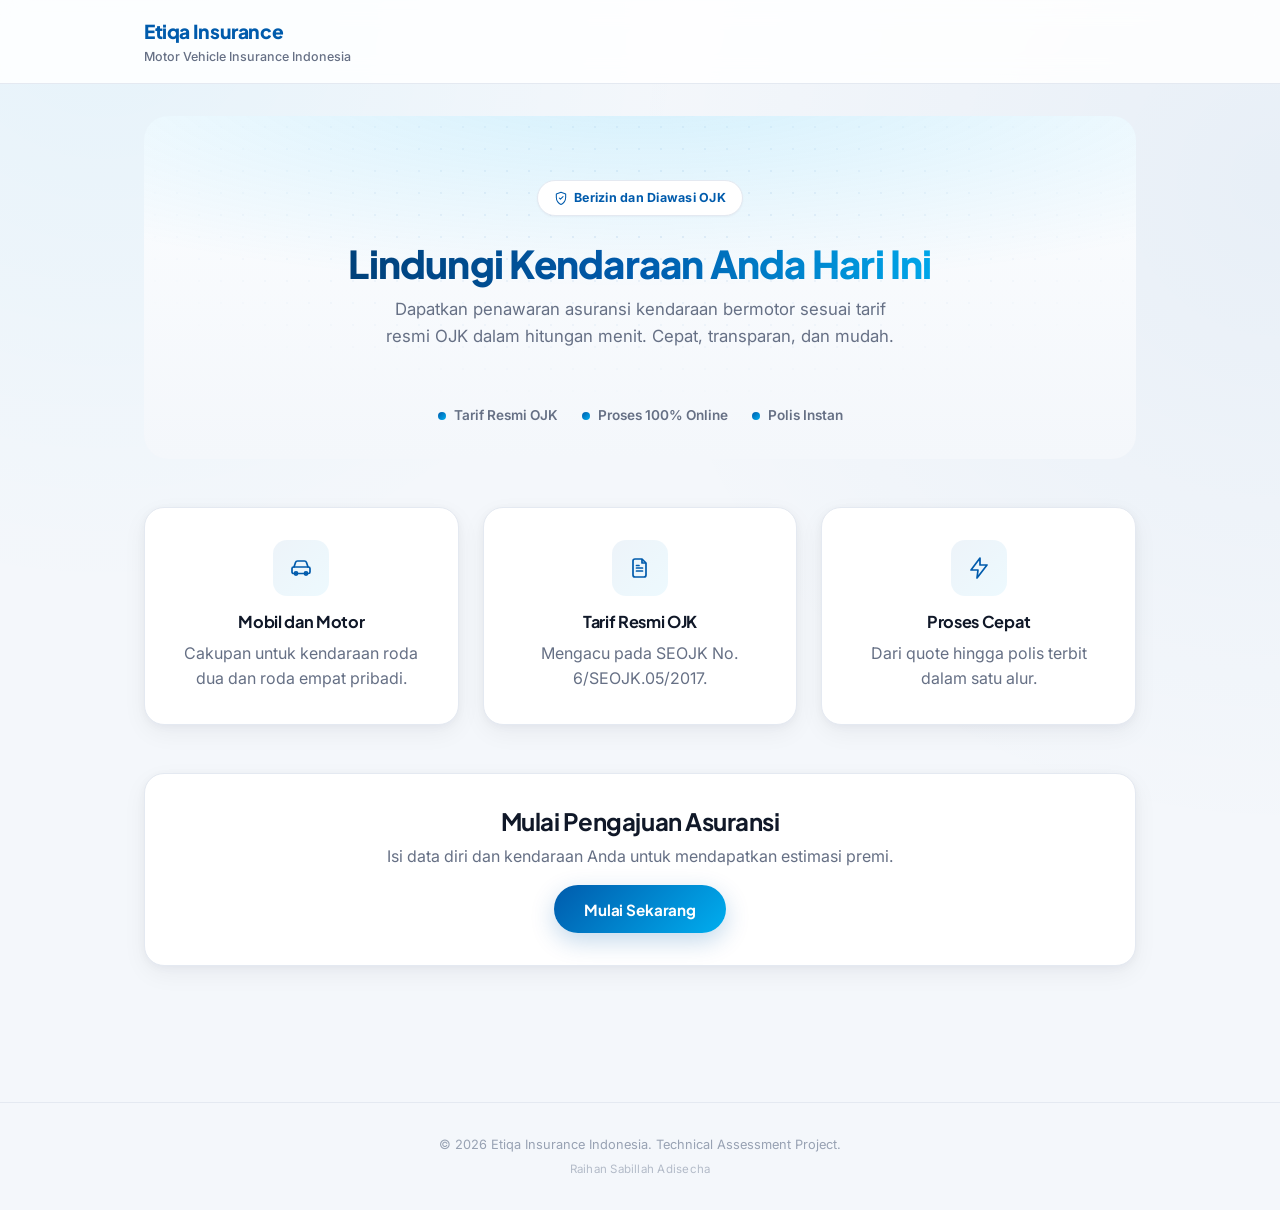
==== commit 2b35566c: "Add Name Watermark on Footer" ====
--- a/frontend/index.html
+++ b/frontend/index.html
@@ -259,6 +259,7 @@
 
   <footer class="app-footer">
     &copy; 2026 Etiqa Insurance Indonesia. Technical Assessment Project.
+    <div class="app-footer__credit">Raihan Sabillah Adisecha</div>
   </footer>
 
   <script src="js/api.js"></script>
--- a/frontend/css/style.css
+++ b/frontend/css/style.css
@@ -211,6 +211,14 @@
   margin-top: var(--space-2xl);
 }
 
+.app-footer__credit {
+  margin-top: var(--space-xs);
+  font-size: 0.72rem;
+  color: var(--color-text-faint);
+  opacity: 0.7;
+  letter-spacing: 0.02em;
+}
+
 /* ------------------------------------------------------------
    5. TYPOGRAPHY
    ------------------------------------------------------------ */
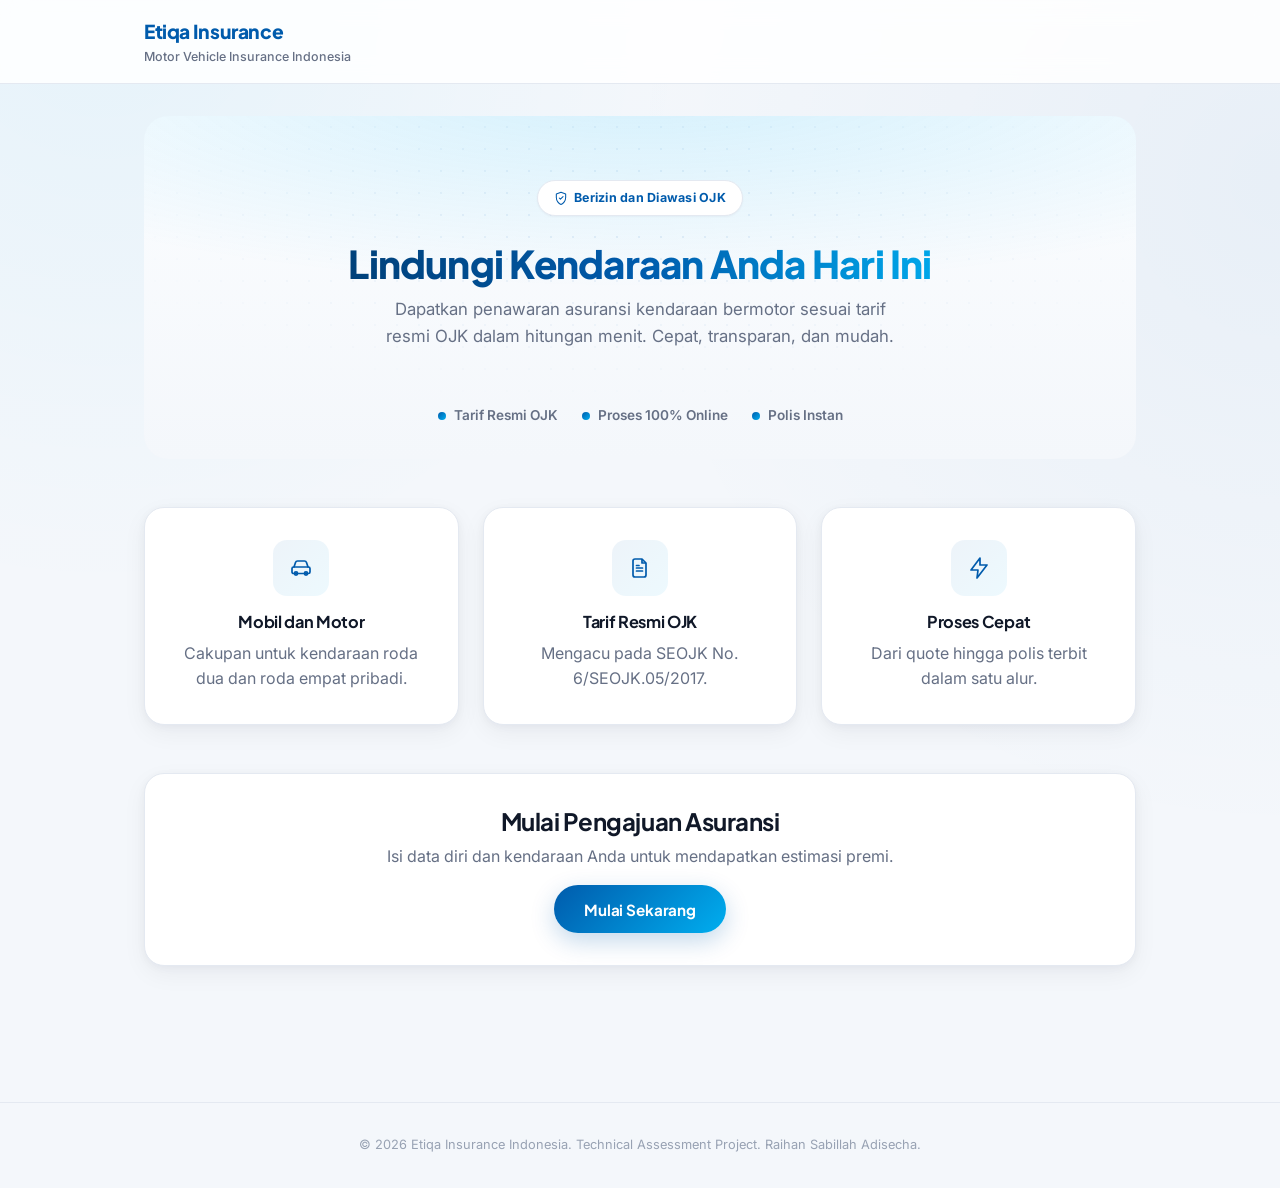
==== commit dc3c1d15: "Revise Watermark" ====
--- a/frontend/index.html
+++ b/frontend/index.html
@@ -258,8 +258,7 @@
   </main>
 
   <footer class="app-footer">
-    &copy; 2026 Etiqa Insurance Indonesia. Technical Assessment Project.
-    <div class="app-footer__credit">Raihan Sabillah Adisecha</div>
+    &copy; 2026 Etiqa Insurance Indonesia. Technical Assessment Project. Raihan Sabillah Adisecha.
   </footer>
 
   <script src="js/api.js"></script>
